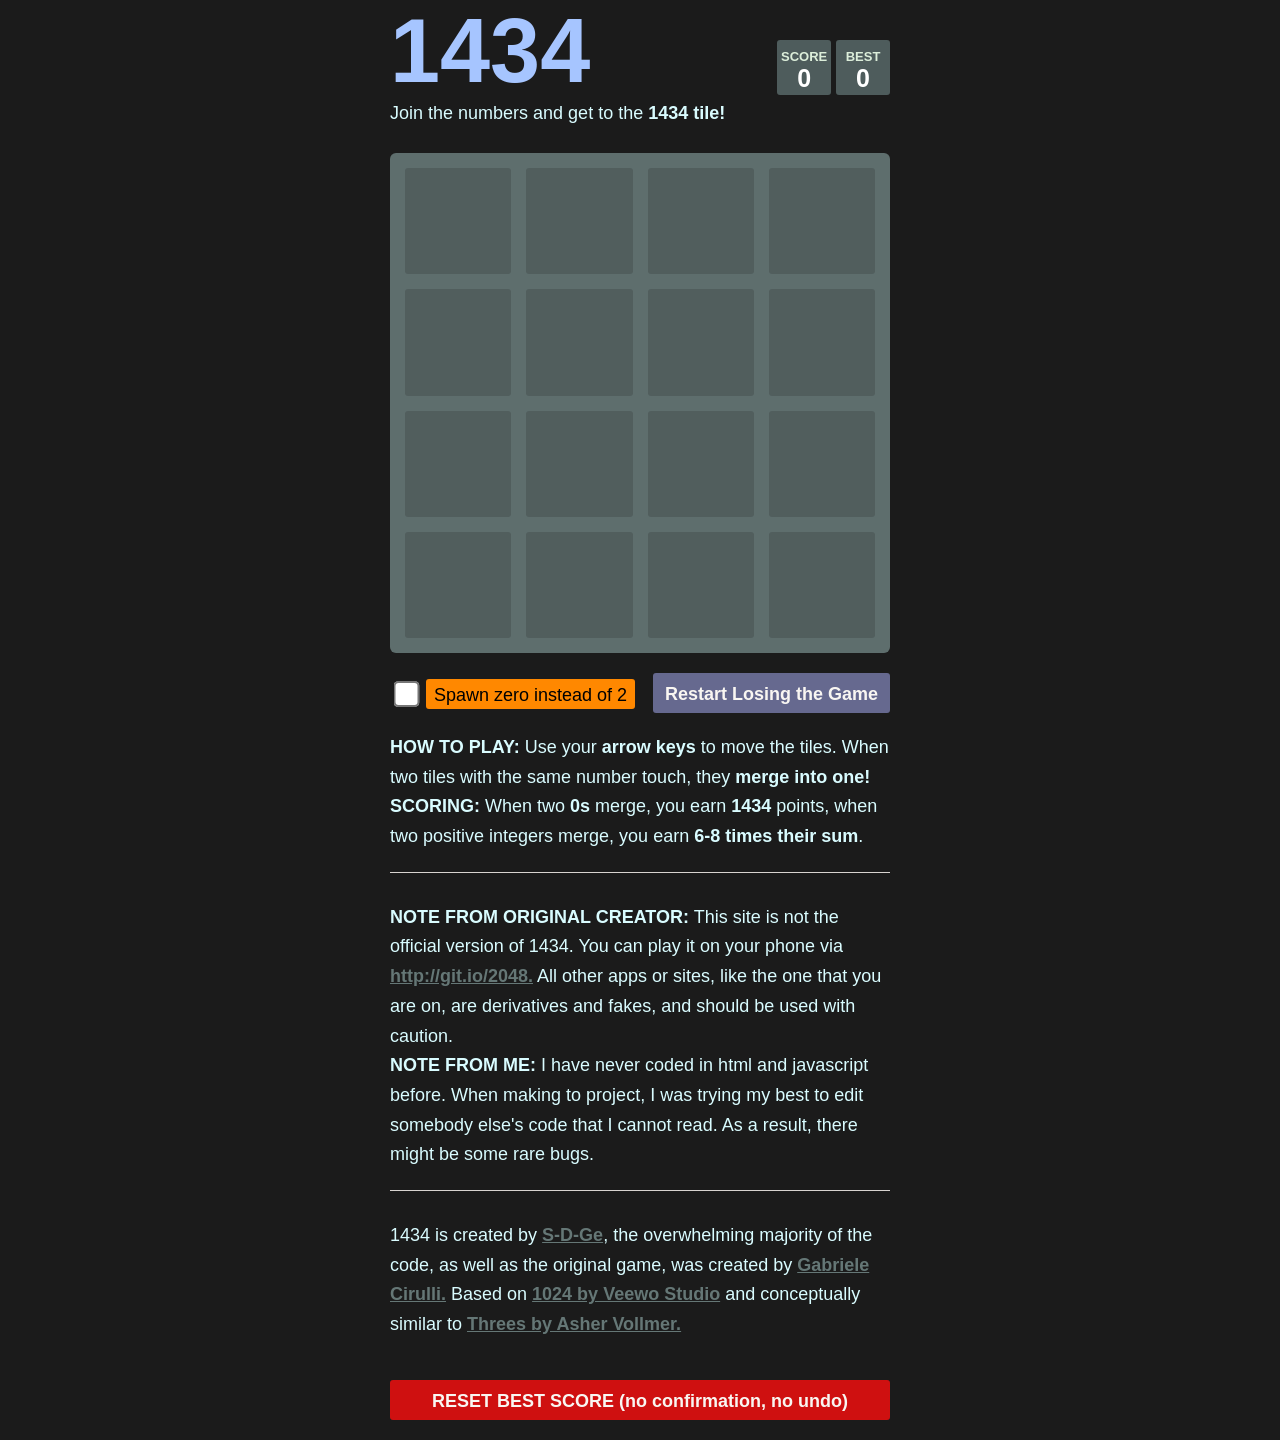
==== index.html @ b6e2f5b8 "s" ====
<!DOCTYPE html>
<html>
<head>
  <meta charset="utf-8">
  <title>1434</title>

  <link href="style/main.css" rel="stylesheet" type="text/css">
  <link rel="shortcut icon" href="favicon.ico">
  <link rel="apple-touch-icon" href="meta/apple-touch-icon.png">
  <link rel="apple-touch-startup-image" href="meta/apple-touch-startup-image-640x1096.png" media="(device-width: 320px) and (device-height: 568px) and (-webkit-device-pixel-ratio: 2)"> <!-- iPhone 5+ -->
  <link rel="apple-touch-startup-image" href="meta/apple-touch-startup-image-640x920.png"  media="(device-width: 320px) and (device-height: 480px) and (-webkit-device-pixel-ratio: 2)"> <!-- iPhone, retina -->
  <meta name="apple-mobile-web-app-capable" content="yes">
  <meta name="apple-mobile-web-app-status-bar-style" content="black">

  <meta name="HandheldFriendly" content="True">
  <meta name="MobileOptimized" content="320">
  <meta name="viewport" content="width=device-width, target-densitydpi=160dpi, initial-scale=1.0, maximum-scale=1, user-scalable=no, minimal-ui">
</head>
<body>
</script>
  <div class="container">
    <div class="heading">
      <h1 class="title">1434</h1>
      <div class="scores-container">
        <div class="score-container">0</div>
        <div class="best-container">0</div>
      </div>
    </div>

    <div class="above-game">
      <p class="game-intro">Join the numbers and get to the <strong>1434 tile!</strong></p>
    </div>

    <div class="game-container">
      <div class="game-message">
        <p></p>
        <div class="lower">
	        <a class="keep-playing-button">Continue losing the game?</a>
          <a class="retry-button">Lose the game again?</a>
        </div>
      </div>

      <div class="grid-container">
        <div class="grid-row">
          <div class="grid-cell"></div>
          <div class="grid-cell"></div>
          <div class="grid-cell"></div>
          <div class="grid-cell"></div>
        </div>
        <div class="grid-row">
          <div class="grid-cell"></div>
          <div class="grid-cell"></div>
          <div class="grid-cell"></div>
          <div class="grid-cell"></div>
        </div>
        <div class="grid-row">
          <div class="grid-cell"></div>
          <div class="grid-cell"></div>
          <div class="grid-cell"></div>
          <div class="grid-cell"></div>
        </div>
        <div class="grid-row">
          <div class="grid-cell"></div>
          <div class="grid-cell"></div>
          <div class="grid-cell"></div>
          <div class="grid-cell"></div>
        </div>
      </div>

      <div class="tile-container">

      </div>
    </div>
    
    <input class="allow0" type="checkbox" id="allow0">
    <label class="allow0" for="allow0"> Spawn zero instead of 2</label>
    <a class="restart-button">Restart Losing the Game</a>
    <p class="game-explanation">
      <strong class="important">How to play:</strong> Use your <strong>arrow keys</strong> to move the tiles. When two tiles with the same number touch, they <strong>merge into one!</strong>
      <strong class="important">SCORING:</strong> When two <strong>0s</strong> merge, you earn <strong>1434</strong> points, when two positive integers merge, you earn <strong>6-8 times their sum</strong>.
    </p>
    <hr>
    <p>
    <strong class="important">Note from original creator:</strong> This site is not the official version of 1434. You can play it on your phone via <a href="http://git.io/2048">http://git.io/2048.</a> All other apps or sites, like the one that you are on, are derivatives and fakes, and should be used with caution.
    <br>
    <strong class="important">Note from me:</strong>  I have never coded in html and javascript before. When making to project, I was trying my best to edit somebody else's code that I cannot read. As a result, there might be some rare bugs.
    </p>
    <hr>
    <p>
    1434 is created by <a href="https://github.com/S-D-Ge/" target="_blank">S-D-Ge</a>, the overwhelming majority of the code, as well as the original game, was created by <a href="http://gabrielecirulli.com" target="_blank">Gabriele Cirulli.</a> Based on <a href="https://itunes.apple.com/us/app/1024!/id823499224" target="_blank">1024 by Veewo Studio</a> and conceptually similar to <a href="http://asherv.com/threes/" target="_blank">Threes by Asher Vollmer.</a>
    </p>
    <a class="best-reset-button">RESET BEST SCORE (no confirmation, no undo)</a>
  </div>

  <script src="js/bind_polyfill.js"></script>
  <script src="js/classlist_polyfill.js"></script>
  <script src="js/animframe_polyfill.js"></script>
  <script src="js/keyboard_input_manager.js"></script>
  <script src="js/html_actuator.js"></script>
  <script src="js/grid.js"></script>
  <script src="js/tile.js"></script>
  <script src="js/local_storage_manager.js"></script>
  <script src="js/game_manager.js"></script>
  <script src="js/application.js"></script>
</body>
</html>
---- style/main.css ----
@import url(fonts/clear-sans.css);
html, body {
  margin: 0;
  padding: 0;
  background: #1b1b1b;
  color: #d9fcff;
  font-family: "Clear Sans", "Helvetica Neue", Arial, sans-serif;
  font-size: 18px; }

body {
  margin: 0px 0; 
margin-bottom: 20px;}

.heading:after {
  content: "";
  display: block;
  clear: both; }

h1.title {
  color:rgb(166, 197, 255);
  font-size: 90px;
  font-weight: bold;
  margin: 0;
  display: block;
  float: left; }

@-webkit-keyframes move-up {
  0% {
    top: 25px;
    opacity: 1; }

  100% {
    top: -50px;
    opacity: 0; } }
@-moz-keyframes move-up {
  0% {
    top: 25px;
    opacity: 1; }

  100% {
    top: -50px;
    opacity: 0; } }
@keyframes move-up {
  0% {
    top: 25px;
    opacity: 1; }

  100% {
    top: -50px;
    opacity: 0; } }
.scores-container {
  float: right;
  text-align: right; }

.score-container, .best-container {
  position: relative;
  display: inline-block;
  background: #4e5c5c;
  padding: 15px 20px;
  font-size: 25px;
  height: 25px;
  line-height: 47px;
  font-weight: bold;
  border-radius: 3px;
  color: white;
  margin-top: 40px;
  text-align: center; }
  .score-container:after, .best-container:after {
    position: absolute;
    width: 100%;
    top: 10px;
    left: 0;
    text-transform: uppercase;
    font-size: 13px;
    line-height: 13px;
    text-align: center;
    color: #dceeda; }
  .score-container .score-addition, .best-container .score-addition {
    position: absolute;
    right: 30px;
    color: red;
    font-size: 25px;
    line-height: 25px;
    font-weight: bold;
    color: rgba(56, 65, 66, 0.9);
    z-index: 100;
    -webkit-animation: move-up 600ms ease-in;
    -moz-animation: move-up 600ms ease-in;
    animation: move-up 600ms ease-in;
    -webkit-animation-fill-mode: both;
    -moz-animation-fill-mode: both;
    animation-fill-mode: both; }

.score-container:after {
  content: "Score"; }

.best-container:after {
  content: "Best"; }

p {
  margin-top: 0;
  margin-bottom: 10px;
  line-height: 1.65; }

a {
  color: #657776;
  font-weight: bold;
  text-decoration: underline;
  cursor: pointer; }

strong.important {
  text-transform: uppercase; }

hr {
  border: none;
  border-bottom: 1px solid #d8d4d0;
  margin-top: 20px;
  margin-bottom: 30px; }

.container {
  width: 500px;
  margin: 0 auto; }

@-webkit-keyframes fade-in {
  0% {
    opacity: 0; }

  100% {
    opacity: 1; } }
@-moz-keyframes fade-in {
  0% {
    opacity: 0; }

  100% {
    opacity: 1; } }
@keyframes fade-in {
  0% {
    opacity: 0; }

  100% {
    opacity: 1; } }
.game-container {
  margin-top: 30px;
  margin-bottom: 20px;
  position: relative;
  padding: 15px;
  cursor: default;
  -webkit-touch-callout: none;
  -ms-touch-callout: none;
  -webkit-user-select: none;
  -moz-user-select: none;
  -ms-user-select: none;
  -ms-touch-action: none;
  touch-action: none;
  background: #5e6e6d;
  border-radius: 6px;
  width: 500px;
  height: 500px;
  -webkit-box-sizing: border-box;
  -moz-box-sizing: border-box;
  box-sizing: border-box; }
  .game-container .game-message {
    display: none;
    position: absolute;
    top: 0;
    right: 0;
    bottom: 0;
    left: 0;
    background: rgba(118, 128, 117, 0.5);
    z-index: 100;
    text-align: center;
    -webkit-animation: fade-in 800ms ease 1200ms;
    -moz-animation: fade-in 800ms ease 1200ms;
    animation: fade-in 800ms ease 1200ms;
    -webkit-animation-fill-mode: both;
    -moz-animation-fill-mode: both;
    animation-fill-mode: both; }
    .game-container .game-message p {
      font-size: 55px;
      font-weight: bold;
      height: 80px;
      line-height: 60px;
      margin-top: 222px; }
    .game-container .game-message .lower {
      display: block;
      margin-top: 59px; }
    .game-container .game-message a {
      display: inline-block;
      background: #66698f;
      border-radius: 3px;
      padding: 0 20px;
      text-decoration: none;
      color: #f2f9f9;
      height: 40px;
      line-height: 42px;
      margin-left: 9px; }
      .game-container .game-message a.keep-playing-button {
        background: rgba(8, 0, 126, 1);
        margin-bottom: 20px; 
        display: none; }
        .game-container .game-message a.retry-button {
          background: rgba(8, 0, 126, 0.7);
          margin-bottom: 20px; 
          }
    .game-container .game-message.game-won {
      background: rgba(208, 190, 252, 0.3);
      color: #f9f6f2; }
      .game-container .game-message.game-won a.keep-playing-button {
        display: inline-block; }
    .game-container .game-message.game-won, .game-container .game-message.game-over {
      display: block; }

.grid-container {
  position: absolute;
  z-index: 1; }

.grid-row {
  margin-bottom: 15px; }
  .grid-row:last-child {
    margin-bottom: 0; }
  .grid-row:after {
    content: "";
    display: block;
    clear: both; }

.grid-cell {
  width: 106.25px;
  height: 106.25px;
  margin-right: 15px;
  float: left;
  border-radius: 3px;
  background: rgba(57, 63, 63, 0.35); }
  .grid-cell:last-child {
    margin-right: 0; }

.tile-container {
  position: absolute;
  z-index: 2; }

.tile, .tile .tile-inner {
  width: 107px;
  height: 107px;
  line-height: 107px; }
.tile.tile-position-1-1 {
  -webkit-transform: translate(0px, 0px);
  -moz-transform: translate(0px, 0px);
  -ms-transform: translate(0px, 0px);
  transform: translate(0px, 0px); }
.tile.tile-position-1-2 {
  -webkit-transform: translate(0px, 121px);
  -moz-transform: translate(0px, 121px);
  -ms-transform: translate(0px, 121px);
  transform: translate(0px, 121px); }
.tile.tile-position-1-3 {
  -webkit-transform: translate(0px, 242px);
  -moz-transform: translate(0px, 242px);
  -ms-transform: translate(0px, 242px);
  transform: translate(0px, 242px); }
.tile.tile-position-1-4 {
  -webkit-transform: translate(0px, 363px);
  -moz-transform: translate(0px, 363px);
  -ms-transform: translate(0px, 363px);
  transform: translate(0px, 363px); }
.tile.tile-position-2-1 {
  -webkit-transform: translate(121px, 0px);
  -moz-transform: translate(121px, 0px);
  -ms-transform: translate(121px, 0px);
  transform: translate(121px, 0px); }
.tile.tile-position-2-2 {
  -webkit-transform: translate(121px, 121px);
  -moz-transform: translate(121px, 121px);
  -ms-transform: translate(121px, 121px);
  transform: translate(121px, 121px); }
.tile.tile-position-2-3 {
  -webkit-transform: translate(121px, 242px);
  -moz-transform: translate(121px, 242px);
  -ms-transform: translate(121px, 242px);
  transform: translate(121px, 242px); }
.tile.tile-position-2-4 {
  -webkit-transform: translate(121px, 363px);
  -moz-transform: translate(121px, 363px);
  -ms-transform: translate(121px, 363px);
  transform: translate(121px, 363px); }
.tile.tile-position-3-1 {
  -webkit-transform: translate(242px, 0px);
  -moz-transform: translate(242px, 0px);
  -ms-transform: translate(242px, 0px);
  transform: translate(242px, 0px); }
.tile.tile-position-3-2 {
  -webkit-transform: translate(242px, 121px);
  -moz-transform: translate(242px, 121px);
  -ms-transform: translate(242px, 121px);
  transform: translate(242px, 121px); }
.tile.tile-position-3-3 {
  -webkit-transform: translate(242px, 242px);
  -moz-transform: translate(242px, 242px);
  -ms-transform: translate(242px, 242px);
  transform: translate(242px, 242px); }
.tile.tile-position-3-4 {
  -webkit-transform: translate(242px, 363px);
  -moz-transform: translate(242px, 363px);
  -ms-transform: translate(242px, 363px);
  transform: translate(242px, 363px); }
.tile.tile-position-4-1 {
  -webkit-transform: translate(363px, 0px);
  -moz-transform: translate(363px, 0px);
  -ms-transform: translate(363px, 0px);
  transform: translate(363px, 0px); }
.tile.tile-position-4-2 {
  -webkit-transform: translate(363px, 121px);
  -moz-transform: translate(363px, 121px);
  -ms-transform: translate(363px, 121px);
  transform: translate(363px, 121px); }
.tile.tile-position-4-3 {
  -webkit-transform: translate(363px, 242px);
  -moz-transform: translate(363px, 242px);
  -ms-transform: translate(363px, 242px);
  transform: translate(363px, 242px); }
.tile.tile-position-4-4 {
  -webkit-transform: translate(363px, 363px);
  -moz-transform: translate(363px, 363px);
  -ms-transform: translate(363px, 363px);
  transform: translate(363px, 363px); }

.tile {
  position: absolute;
  -webkit-transition: 100ms ease-in-out;
  -moz-transition: 100ms ease-in-out;
  transition: 100ms ease-in-out;
  -webkit-transition-property: -webkit-transform;
  -moz-transition-property: -moz-transform;
  transition-property: transform; }
  .tile .tile-inner {
    border-radius: 3px;
    background: #b1a99d;
    text-align: center;
    font-weight: bold;
    z-index: 10;
  font-size: 55px; }
  .tile.tile-0 .tile-inner {
    background: #ff9100;
    box-shadow: 0 0 30px 10px rgba(255, 0, 0, 0.3), inset 0 0 0 1px rgba(255, 255, 255, 0); }
  .tile.tile-1 .tile-inner {
    background: #888e91;
    box-shadow: 0 0 30px 10px rgba(243, 215, 116, 0), inset 0 0 0 1px rgba(255, 255, 255, 0); }
  .tile.tile-2 .tile-inner {
    background: #807a71;
    box-shadow: 0 0 30px 10px rgba(243, 215, 116, 0), inset 0 0 0 1px rgba(255, 255, 255, 0); }
  .tile.tile-5 .tile-inner {
    background: #868361;
    box-shadow: 0 0 30px 10px rgba(243, 215, 116, 0), inset 0 0 0 1px rgba(255, 255, 255, 0); }
  .tile.tile-11 .tile-inner {
    color: #f9f6f2;
    background: #abbe3c; }
  .tile.tile-22 .tile-inner {
    color: #f9f6f2;
    background: #6e8641; }
  .tile.tile-44 .tile-inner {
    color: #f9f6f2;
    background: #478a3e; }
  .tile.tile-89 .tile-inner {
    color: #f9f6f2;
    background: #00b89f; }
  .tile.tile-179 .tile-inner {
    color: #f9f6f2;
    background: #00a3b8;
    box-shadow: 0 0 30px 10px rgba(213, 116, 243, 0.15), inset 0 0 0 1px rgba(255, 255, 255, 0.15);
    font-size: 45px; }
    @media screen and (max-width: 520px) {
      .tile.tile-179 .tile-inner {
        font-size: 25px; } }
  .tile.tile-358 .tile-inner {
    color: #f9f6f2;
    background: #0069a7;
    box-shadow: 0 0 30px 10px rgba(213, 116, 243, 0.2), inset 0 0 0 1px rgba(255, 255, 255, 0.2);
    font-size: 45px; }
    @media screen and (max-width: 520px) {
      .tile.tile-358 .tile-inner {
        font-size: 25px; } }
  .tile.tile-717 .tile-inner {
    color: #f9f6f2;
    background: #0a438d;
    box-shadow: 0 0 30px 10px rgba(213, 116, 243, 0.35), inset 0 0 0 1px rgba(255, 255, 255, 0.35);
    font-size: 45px; }
    @media screen and (max-width: 520px) {
      .tile.tile-717 .tile-inner {
        font-size: 25px; } }
  .tile.tile-1434 .tile-inner {
    color: #f9f6f2;
    background: #1b046d;
    box-shadow: 0 0 30px 10px rgba(213, 116, 243, 0.5), inset 0 0 0 1px rgba(255, 255, 255, 0.5);
    font-size: 35px; }
    @media screen and (max-width: 520px) {
      .tile.tile-1434 .tile-inner {
        font-size: 15px; } }
  .tile.tile-super .tile-inner {
    color: #f9f6f2;
    background: #361e3d;
    box-shadow: 0 0 30px 10px rgba(213, 116, 243, 1), inset 0 0 0 1px rgba(255, 255, 255, 1);
    font-size: 30px; }
    @media screen and (max-width: 520px) {
      .tile.tile-super .tile-inner {
        font-size: 10px; } }

@-webkit-keyframes appear {
  0% {
    opacity: 0;
    -webkit-transform: scale(0);
    -moz-transform: scale(0);
    -ms-transform: scale(0);
    transform: scale(0); }

  100% {
    opacity: 1;
    -webkit-transform: scale(1);
    -moz-transform: scale(1);
    -ms-transform: scale(1);
    transform: scale(1); } }
@-moz-keyframes appear {
  0% {
    opacity: 0;
    -webkit-transform: scale(0);
    -moz-transform: scale(0);
    -ms-transform: scale(0);
    transform: scale(0); }

  100% {
    opacity: 1;
    -webkit-transform: scale(1);
    -moz-transform: scale(1);
    -ms-transform: scale(1);
    transform: scale(1); } }
@keyframes appear {
  0% {
    opacity: 0;
    -webkit-transform: scale(0);
    -moz-transform: scale(0);
    -ms-transform: scale(0);
    transform: scale(0); }

  100% {
    opacity: 1;
    -webkit-transform: scale(1);
    -moz-transform: scale(1);
    -ms-transform: scale(1);
    transform: scale(1); } }
.tile-new .tile-inner {
  -webkit-animation: appear 200ms ease 100ms;
  -moz-animation: appear 200ms ease 100ms;
  animation: appear 200ms ease 100ms;
  -webkit-animation-fill-mode: backwards;
  -moz-animation-fill-mode: backwards;
  animation-fill-mode: backwards; }

@-webkit-keyframes pop {
  0% {
    -webkit-transform: scale(0);
    -moz-transform: scale(0);
    -ms-transform: scale(0);
    transform: scale(0); }

  50% {
    -webkit-transform: scale(1.2);
    -moz-transform: scale(1.2);
    -ms-transform: scale(1.2);
    transform: scale(1.2); }

  100% {
    -webkit-transform: scale(1);
    -moz-transform: scale(1);
    -ms-transform: scale(1);
    transform: scale(1); } }
@-moz-keyframes pop {
  0% {
    -webkit-transform: scale(0);
    -moz-transform: scale(0);
    -ms-transform: scale(0);
    transform: scale(0); }

  50% {
    -webkit-transform: scale(1.2);
    -moz-transform: scale(1.2);
    -ms-transform: scale(1.2);
    transform: scale(1.2); }

  100% {
    -webkit-transform: scale(1);
    -moz-transform: scale(1);
    -ms-transform: scale(1);
    transform: scale(1); } }
@keyframes pop {
  0% {
    -webkit-transform: scale(0);
    -moz-transform: scale(0);
    -ms-transform: scale(0);
    transform: scale(0); }

  50% {
    -webkit-transform: scale(1.2);
    -moz-transform: scale(1.2);
    -ms-transform: scale(1.2);
    transform: scale(1.2); }

  100% {
    -webkit-transform: scale(1);
    -moz-transform: scale(1);
    -ms-transform: scale(1);
    transform: scale(1); } }
.tile-merged .tile-inner {
  z-index: 20;
  -webkit-animation: pop 200ms ease 100ms;
  -moz-animation: pop 200ms ease 100ms;
  animation: pop 200ms ease 100ms;
  -webkit-animation-fill-mode: backwards;
  -moz-animation-fill-mode: backwards;
  animation-fill-mode: backwards; }

.above-game:after {
  content: "";
  display: block;
  clear: both; }

.game-intro {
  float: left;
  margin-top: 10px;
  line-height: 0px; }

.restart-button {
  display: inline-block;
  background: #66698f;
  border-radius: 3px;
  padding: 0 12px;
  text-decoration: none;
  color: #f9f6f2;
  height: 40px;
  line-height: 42px;
  display: block;
  text-align: center;
  float: right; }

  .allow0 {
    display: block;
    background: #ff8800;
    border-radius: 3px;
    height: 30px;
    line-height: 32px;
    padding: 0 8px;
    color: #000000;
    display: block;
    text-align: center;
    margin-left: 10px;
    margin-top: 6px;
    float: left; }

  input[type=checkbox]
  {
    /* Double-sized Checkboxes */
    margin-top: 6px;
    -ms-transform: scale(2); /* IE */
    -moz-transform: scale(2); /* FF */
    -webkit-transform: scale(1.5); /* Safari and Chrome */
    -o-transform: scale(1.5); /* Opera */
    transform: scale(2);
  }

.best-reset-button {
  display: inline-block;
  background: #cf1010;
  border-radius: 3px;
  padding: 0 20px;
  text-decoration: none;
  color: #f9f6f2;
  height: 40px;
  line-height: 42px;
  margin-top: 40px; 
  display: block;
  text-align: center;
  float: center; }

.game-explanation {
  margin-top: 80px; }

@media screen and (max-width: 520px) {
  html, body {
    font-size: 15px; }

  body {
    margin: 20px 0;
    padding: 0 20px; }

  h1.title {
    font-size: 27px;
    margin-top: 15px; }

  .container {
    width: 280px;
    margin: 0 auto; }

  .score-container, .best-container {
    margin-top: 0;
    padding: 15px 10px;
    min-width: 40px; }

  .heading {
    margin-bottom: 10px; }

  .game-intro {
    width: 55%;
    display: block;
    box-sizing: border-box;
    line-height: 1.65; }

  .restart-button {
    width: 42%;
    padding: 0;
    display: block;
    box-sizing: border-box;
    margin-top: 2px; }

  .game-container {
    margin-top: 17px;
    position: relative;
    padding: 10px;
    cursor: default;
    -webkit-touch-callout: none;
    -ms-touch-callout: none;
    -webkit-user-select: none;
    -moz-user-select: none;
    -ms-user-select: none;
    -ms-touch-action: none;
    touch-action: none;
    background: #a0bba2;
    border-radius: 6px;
    width: 280px;
    height: 280px;
    -webkit-box-sizing: border-box;
    -moz-box-sizing: border-box;
    box-sizing: border-box; }
    .game-container .game-message {
      display: none;
      position: absolute;
      top: 0;
      right: 0;
      bottom: 0;
      left: 0;
      background: rgba(238, 228, 218, 0.5);
      z-index: 100;
      text-align: center;
      -webkit-animation: fade-in 800ms ease 1200ms;
      -moz-animation: fade-in 800ms ease 1200ms;
      animation: fade-in 800ms ease 1200ms;
      -webkit-animation-fill-mode: both;
      -moz-animation-fill-mode: both;
      animation-fill-mode: both; }
      .game-container .game-message p {
        font-size: 60px;
        font-weight: bold;
        height: 60px;
        line-height: 60px;
        margin-top: 222px; }
      .game-container .game-message .lower {
        display: block;
        margin-top: 59px; }
      .game-container .game-message a {
        display: inline-block;
        background: #8f7a66;
        border-radius: 3px;
        padding: 0 20px;
        text-decoration: none;
        color: #f9f6f2;
        height: 40px;
        line-height: 42px;
        margin-left: 9px; }
        .game-container .game-message a.keep-playing-button {
          display: none; }
      .game-container .game-message.game-won {
        background: rgba(237, 194, 46, 0.5);
        color: #f9f6f2; }
        .game-container .game-message.game-won a.keep-playing-button {
          display: inline-block; }
      .game-container .game-message.game-won, .game-container .game-message.game-over {
        display: block; }

  .grid-container {
    position: absolute;
    z-index: 1; }

  .grid-row {
    margin-bottom: 10px; }
    .grid-row:last-child {
      margin-bottom: 0; }
    .grid-row:after {
      content: "";
      display: block;
      clear: both; }

  .grid-cell {
    width: 57.5px;
    height: 57.5px;
    margin-right: 10px;
    float: left;
    border-radius: 3px;
    background: rgba(238, 228, 218, 0.35); }
    .grid-cell:last-child {
      margin-right: 0; }

  .tile-container {
    position: absolute;
    z-index: 2; }

  .tile, .tile .tile-inner {
    width: 58px;
    height: 58px;
    line-height: 58px; }
  .tile.tile-position-1-1 {
    -webkit-transform: translate(0px, 0px);
    -moz-transform: translate(0px, 0px);
    -ms-transform: translate(0px, 0px);
    transform: translate(0px, 0px); }
  .tile.tile-position-1-2 {
    -webkit-transform: translate(0px, 67px);
    -moz-transform: translate(0px, 67px);
    -ms-transform: translate(0px, 67px);
    transform: translate(0px, 67px); }
  .tile.tile-position-1-3 {
    -webkit-transform: translate(0px, 135px);
    -moz-transform: translate(0px, 135px);
    -ms-transform: translate(0px, 135px);
    transform: translate(0px, 135px); }
  .tile.tile-position-1-4 {
    -webkit-transform: translate(0px, 202px);
    -moz-transform: translate(0px, 202px);
    -ms-transform: translate(0px, 202px);
    transform: translate(0px, 202px); }
  .tile.tile-position-2-1 {
    -webkit-transform: translate(67px, 0px);
    -moz-transform: translate(67px, 0px);
    -ms-transform: translate(67px, 0px);
    transform: translate(67px, 0px); }
  .tile.tile-position-2-2 {
    -webkit-transform: translate(67px, 67px);
    -moz-transform: translate(67px, 67px);
    -ms-transform: translate(67px, 67px);
    transform: translate(67px, 67px); }
  .tile.tile-position-2-3 {
    -webkit-transform: translate(67px, 135px);
    -moz-transform: translate(67px, 135px);
    -ms-transform: translate(67px, 135px);
    transform: translate(67px, 135px); }
  .tile.tile-position-2-4 {
    -webkit-transform: translate(67px, 202px);
    -moz-transform: translate(67px, 202px);
    -ms-transform: translate(67px, 202px);
    transform: translate(67px, 202px); }
  .tile.tile-position-3-1 {
    -webkit-transform: translate(135px, 0px);
    -moz-transform: translate(135px, 0px);
    -ms-transform: translate(135px, 0px);
    transform: translate(135px, 0px); }
  .tile.tile-position-3-2 {
    -webkit-transform: translate(135px, 67px);
    -moz-transform: translate(135px, 67px);
    -ms-transform: translate(135px, 67px);
    transform: translate(135px, 67px); }
  .tile.tile-position-3-3 {
    -webkit-transform: translate(135px, 135px);
    -moz-transform: translate(135px, 135px);
    -ms-transform: translate(135px, 135px);
    transform: translate(135px, 135px); }
  .tile.tile-position-3-4 {
    -webkit-transform: translate(135px, 202px);
    -moz-transform: translate(135px, 202px);
    -ms-transform: translate(135px, 202px);
    transform: translate(135px, 202px); }
  .tile.tile-position-4-1 {
    -webkit-transform: translate(202px, 0px);
    -moz-transform: translate(202px, 0px);
    -ms-transform: translate(202px, 0px);
    transform: translate(202px, 0px); }
  .tile.tile-position-4-2 {
    -webkit-transform: translate(202px, 67px);
    -moz-transform: translate(202px, 67px);
    -ms-transform: translate(202px, 67px);
    transform: translate(202px, 67px); }
  .tile.tile-position-4-3 {
    -webkit-transform: translate(202px, 135px);
    -moz-transform: translate(202px, 135px);
    -ms-transform: translate(202px, 135px);
    transform: translate(202px, 135px); }
  .tile.tile-position-4-4 {
    -webkit-transform: translate(202px, 202px);
    -moz-transform: translate(202px, 202px);
    -ms-transform: translate(202px, 202px);
    transform: translate(202px, 202px); }

  .tile .tile-inner {
    font-size: 35px; }

  .game-message p {
    font-size: 30px !important;
    height: 30px !important;
    line-height: 30px !important;
    margin-top: 90px !important; }
  .game-message .lower {
    margin-top: 30px !important; } }
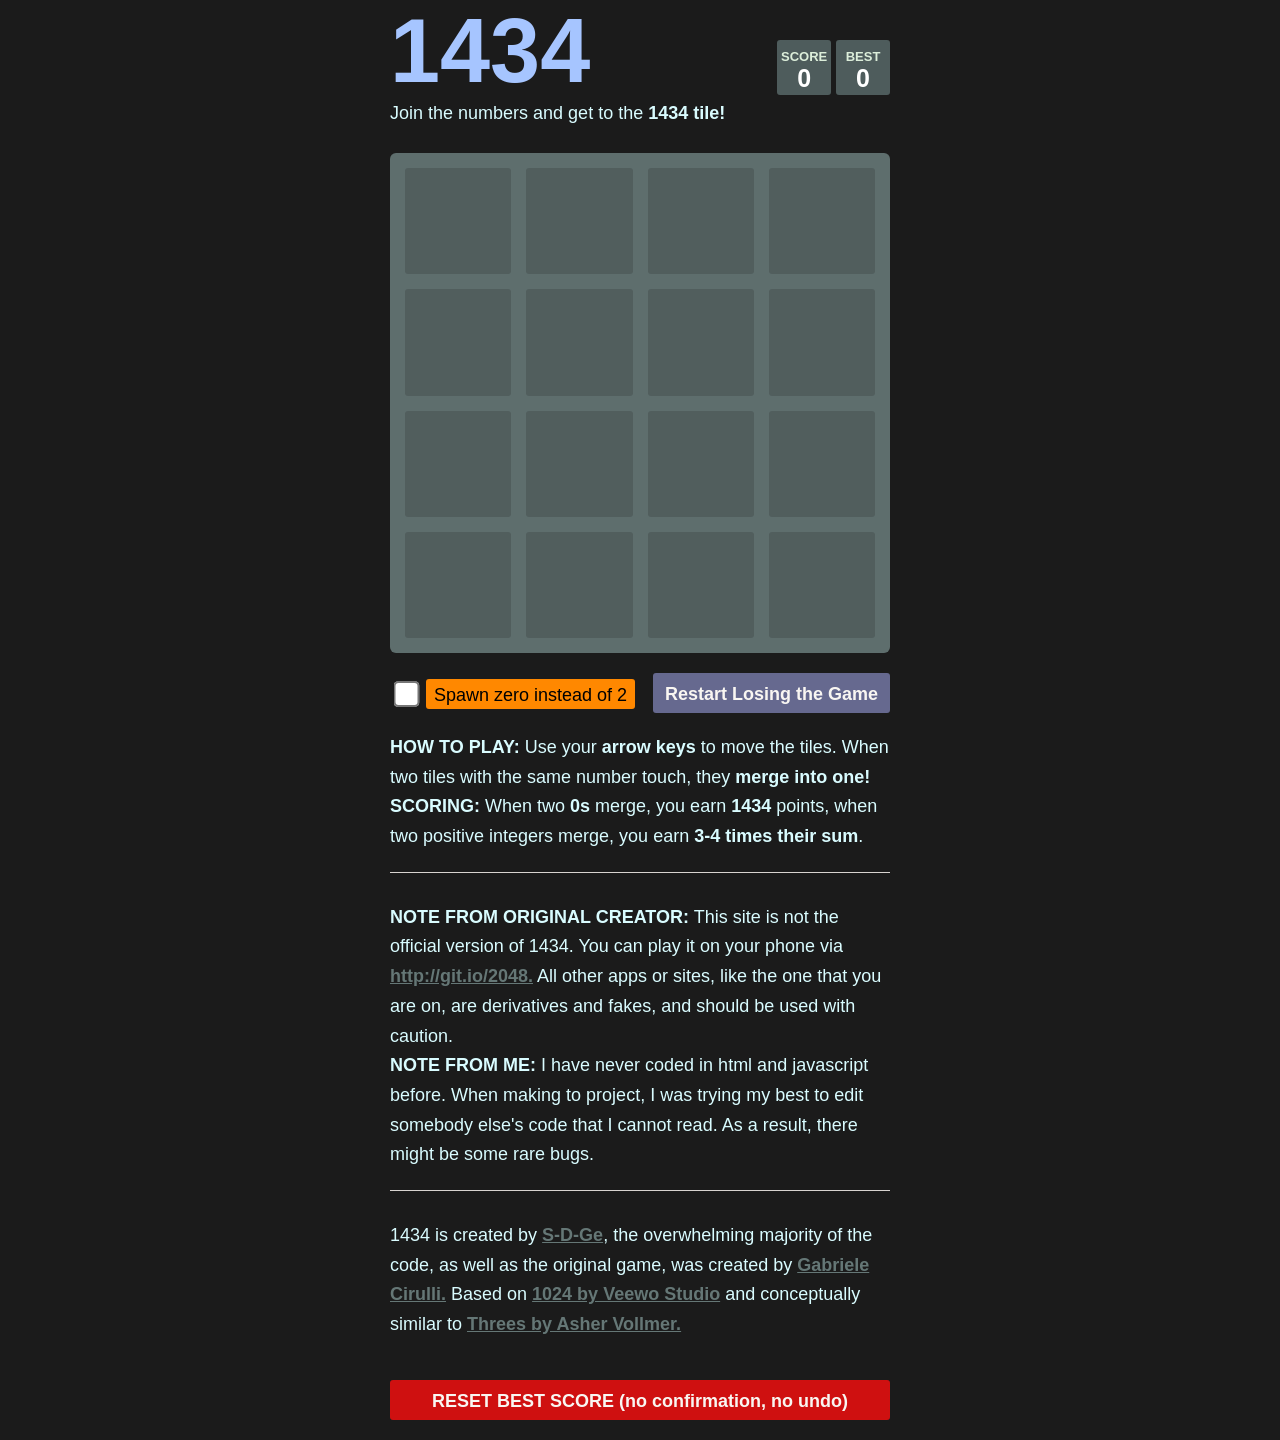
==== commit eec3e4bc: "s" ====
--- a/index.html
+++ b/index.html
@@ -77,7 +77,7 @@
     <a class="restart-button">Restart Losing the Game</a>
     <p class="game-explanation">
       <strong class="important">How to play:</strong> Use your <strong>arrow keys</strong> to move the tiles. When two tiles with the same number touch, they <strong>merge into one!</strong>
-      <strong class="important">SCORING:</strong> When two <strong>0s</strong> merge, you earn <strong>1434</strong> points, when two positive integers merge, you earn <strong>6-8 times their sum</strong>.
+      <strong class="important">SCORING:</strong> When two <strong>0s</strong> merge, you earn <strong>1434</strong> points, when two positive integers merge, you earn <strong>3-4 times their sum</strong>.
     </p>
     <hr>
     <p>
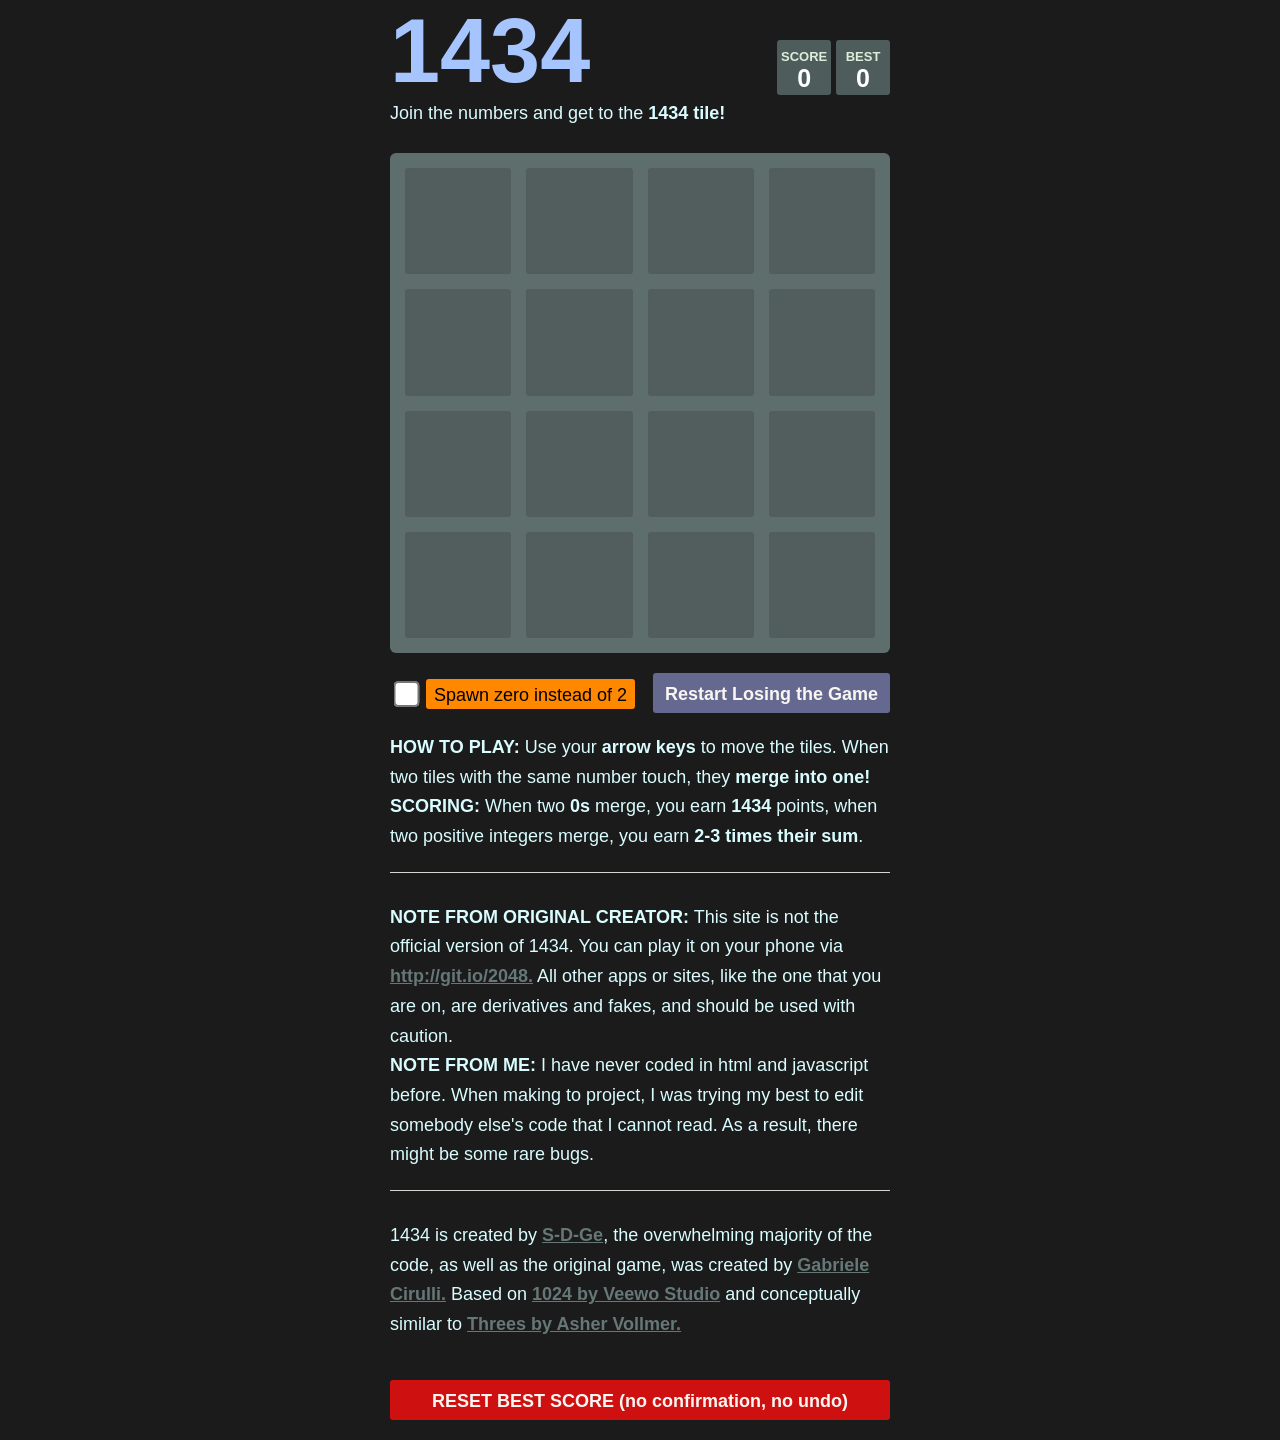
==== commit be150191: "s" ====
--- a/index.html
+++ b/index.html
@@ -77,7 +77,7 @@
     <a class="restart-button">Restart Losing the Game</a>
     <p class="game-explanation">
       <strong class="important">How to play:</strong> Use your <strong>arrow keys</strong> to move the tiles. When two tiles with the same number touch, they <strong>merge into one!</strong>
-      <strong class="important">SCORING:</strong> When two <strong>0s</strong> merge, you earn <strong>1434</strong> points, when two positive integers merge, you earn <strong>3-4 times their sum</strong>.
+      <strong class="important">Scoring:</strong> When two <strong>0s</strong> merge, you earn <strong>1434</strong> points, when two positive integers merge, you earn <strong>2-3 times their sum</strong>.
     </p>
     <hr>
     <p>
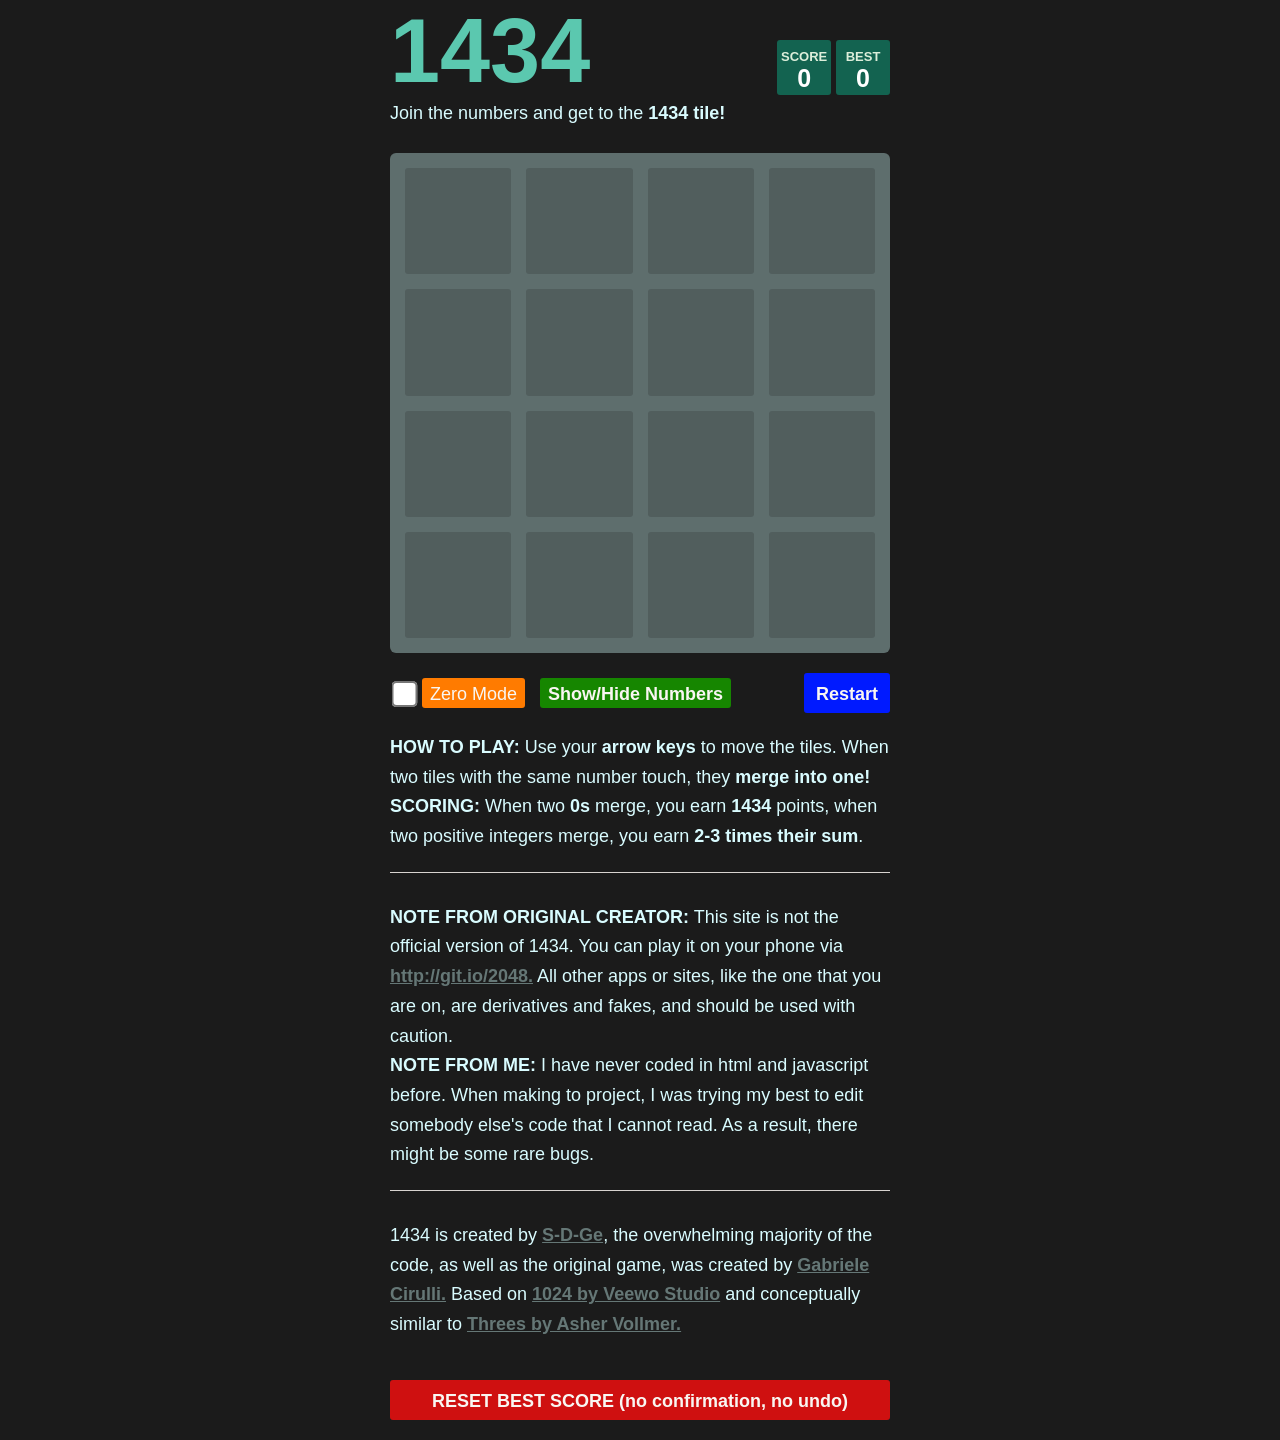
==== commit e6dd2814: "s" ====
--- a/index.html
+++ b/index.html
@@ -73,8 +73,9 @@
     </div>
     
     <input class="allow0" type="checkbox" id="allow0">
-    <label class="allow0" for="allow0"> Spawn zero instead of 2</label>
-    <a class="restart-button">Restart Losing the Game</a>
+    <label class="allow0" for="allow0"> Zero Mode</label>
+    <a class="hidenum">Show/Hide Numbers</a>
+    <a class="restart-button">Restart</a>
     <p class="game-explanation">
       <strong class="important">How to play:</strong> Use your <strong>arrow keys</strong> to move the tiles. When two tiles with the same number touch, they <strong>merge into one!</strong>
       <strong class="important">Scoring:</strong> When two <strong>0s</strong> merge, you earn <strong>1434</strong> points, when two positive integers merge, you earn <strong>2-3 times their sum</strong>.
--- a/style/main.css
+++ b/style/main.css
@@ -17,7 +17,7 @@
   clear: both; }
 
 h1.title {
-  color:rgb(166, 197, 255);
+  color:#5bc8af;
   font-size: 90px;
   font-weight: bold;
   margin: 0;
@@ -55,14 +55,14 @@
 .score-container, .best-container {
   position: relative;
   display: inline-block;
-  background: #4e5c5c;
+  background: #136350;
   padding: 15px 20px;
   font-size: 25px;
   height: 25px;
   line-height: 47px;
   font-weight: bold;
   border-radius: 3px;
-  color: white;
+  color: rgb(255, 255, 255);
   margin-top: 40px;
   text-align: center; }
   .score-container:after, .best-container:after {
@@ -332,71 +332,60 @@
   transition-property: transform; }
   .tile .tile-inner {
     border-radius: 3px;
-    background: #b1a99d;
+    background: #3d3d3d;
     text-align: center;
     font-weight: bold;
     z-index: 10;
   font-size: 55px; }
   .tile.tile-0 .tile-inner {
-    background: #ff9100;
-    box-shadow: 0 0 30px 10px rgba(255, 0, 0, 0.3), inset 0 0 0 1px rgba(255, 255, 255, 0); }
+    background: #ff7b00;
+    box-shadow: 0 0 30px 10px rgb(255, 0, 0, 0.6), inset 0 0 0 1px rgba(255, 255, 255, 0); }
   .tile.tile-1 .tile-inner {
-    background: #888e91;
-    box-shadow: 0 0 30px 10px rgba(243, 215, 116, 0), inset 0 0 0 1px rgba(255, 255, 255, 0); }
+    background: #48524a;
+   }
   .tile.tile-2 .tile-inner {
-    background: #807a71;
-    box-shadow: 0 0 30px 10px rgba(243, 215, 116, 0), inset 0 0 0 1px rgba(255, 255, 255, 0); }
+    background: #405c42; }
   .tile.tile-5 .tile-inner {
-    background: #868361;
-    box-shadow: 0 0 30px 10px rgba(243, 215, 116, 0), inset 0 0 0 1px rgba(255, 255, 255, 0); }
+    background: #3c8142; }
   .tile.tile-11 .tile-inner {
-    color: #f9f6f2;
-    background: #abbe3c; }
+    background: #0aa804; }
   .tile.tile-22 .tile-inner {
-    color: #f9f6f2;
-    background: #6e8641; }
+    background: #07d300; }
   .tile.tile-44 .tile-inner {
-    color: #f9f6f2;
-    background: #478a3e; }
+    background: #00d38d; }
   .tile.tile-89 .tile-inner {
-    color: #f9f6f2;
-    background: #00b89f; }
+    background: #00ccd3; }
   .tile.tile-179 .tile-inner {
-    color: #f9f6f2;
-    background: #00a3b8;
-    box-shadow: 0 0 30px 10px rgba(213, 116, 243, 0.15), inset 0 0 0 1px rgba(255, 255, 255, 0.15);
+    background: #00a9dd;
+    box-shadow: 0 0 30px 10px rgba(247, 0, 255, 0.15), inset 0 0 0 1px rgba(255, 255, 255, 0.15);
     font-size: 45px; }
     @media screen and (max-width: 520px) {
       .tile.tile-179 .tile-inner {
         font-size: 25px; } }
   .tile.tile-358 .tile-inner {
-    color: #f9f6f2;
-    background: #0069a7;
-    box-shadow: 0 0 30px 10px rgba(213, 116, 243, 0.2), inset 0 0 0 1px rgba(255, 255, 255, 0.2);
+    background: #0087e0;
+    box-shadow: 0 0 30px 10px rgba(255, 0, 242, 0.2), inset 0 0 0 1px rgba(255, 255, 255, 0.2);
     font-size: 45px; }
     @media screen and (max-width: 520px) {
       .tile.tile-358 .tile-inner {
         font-size: 25px; } }
   .tile.tile-717 .tile-inner {
-    color: #f9f6f2;
-    background: #0a438d;
-    box-shadow: 0 0 30px 10px rgba(213, 116, 243, 0.35), inset 0 0 0 1px rgba(255, 255, 255, 0.35);
+    background: #002fff;
+    box-shadow: 0 0 30px 10px rgba(255, 0, 221, 0.35), inset 0 0 0 1px rgba(255, 255, 255, 0.35);
     font-size: 45px; }
     @media screen and (max-width: 520px) {
       .tile.tile-717 .tile-inner {
         font-size: 25px; } }
   .tile.tile-1434 .tile-inner {
-    color: #f9f6f2;
-    background: #1b046d;
-    box-shadow: 0 0 30px 10px rgba(213, 116, 243, 0.5), inset 0 0 0 1px rgba(255, 255, 255, 0.5);
+    background: #7700ff;
+    box-shadow: 0 0 30px 10px rgba(247, 0, 255, 0.5), inset 0 0 0 1px rgba(255, 255, 255, 0.5);
     font-size: 35px; }
     @media screen and (max-width: 520px) {
       .tile.tile-1434 .tile-inner {
         font-size: 15px; } }
   .tile.tile-super .tile-inner {
-    color: #f9f6f2;
-    background: #361e3d;
-    box-shadow: 0 0 30px 10px rgba(213, 116, 243, 1), inset 0 0 0 1px rgba(255, 255, 255, 1);
+    background: #ea00ff;
+    box-shadow: 0 0 30px 10px rgb(247, 0, 255), inset 0 0 0 1px rgba(255, 255, 255, 1);
     font-size: 30px; }
     @media screen and (max-width: 520px) {
       .tile.tile-super .tile-inner {
@@ -527,7 +516,7 @@
 
 .restart-button {
   display: inline-block;
-  background: #66698f;
+  background: #001aff;
   border-radius: 3px;
   padding: 0 12px;
   text-decoration: none;
@@ -538,18 +527,34 @@
   text-align: center;
   float: right; }
 
-  .allow0 {
-    display: block;
-    background: #ff8800;
+  .hidenum {
+    display: inline-block;
+    background: #168600;
     border-radius: 3px;
+    padding: 0 8px;
+    text-decoration: none;
+    color: #f9f6f2;
     height: 30px;
     line-height: 32px;
-    padding: 0 8px;
-    color: #000000;
     display: block;
     text-align: center;
-    margin-left: 10px;
-    margin-top: 6px;
+    margin-left: 15px;
+    margin-top: 5px;
+    float: left; }
+
+  .allow0 {
+    display: inline-block;
+    background: #ff7b00;
+    border-radius: 3px;
+    padding: 0 8px;
+    text-decoration: none;
+    color: #f9f6f2;
+    height: 30px;
+    line-height: 32px;
+    display: block;
+    text-align: center;
+    margin-left: 8px;
+    margin-top: 5px;
     float: left; }
 
   input[type=checkbox]
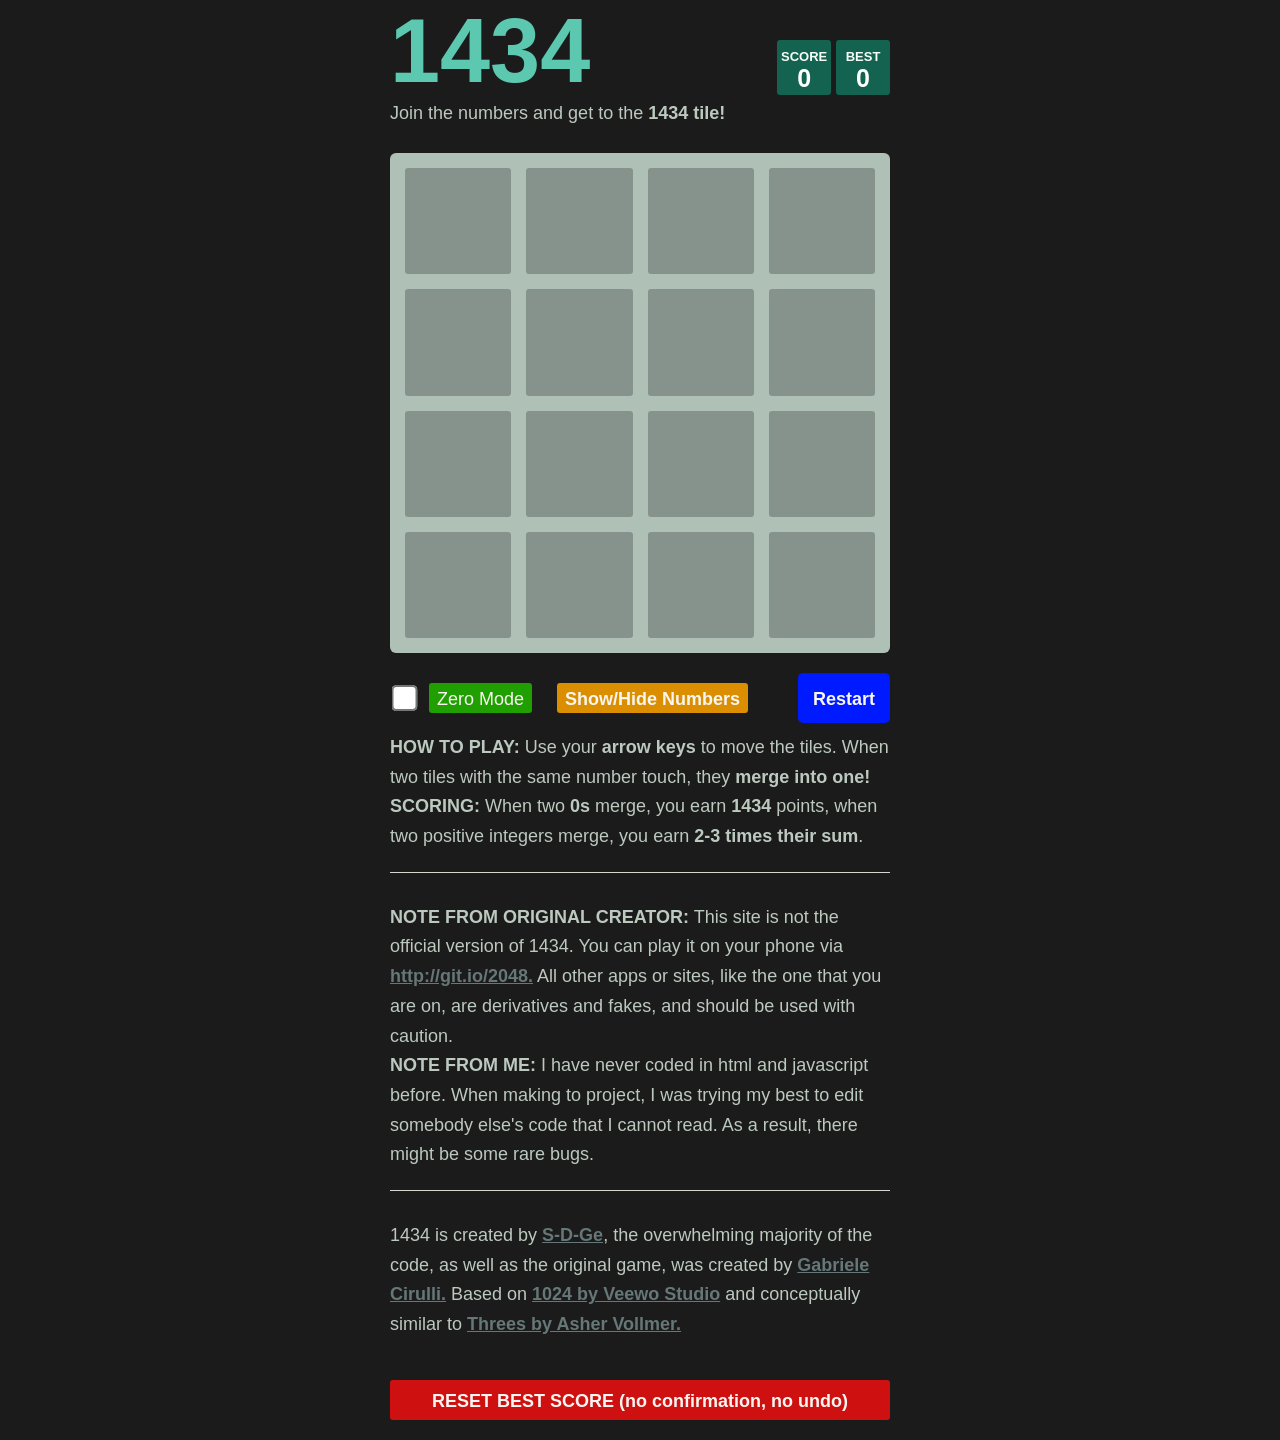
==== commit e79f9f7b: "s" ====
--- a/index.html
+++ b/index.html
@@ -6,11 +6,6 @@
 
   <link href="style/main.css" rel="stylesheet" type="text/css">
   <link rel="shortcut icon" href="favicon.ico">
-  <link rel="apple-touch-icon" href="meta/apple-touch-icon.png">
-  <link rel="apple-touch-startup-image" href="meta/apple-touch-startup-image-640x1096.png" media="(device-width: 320px) and (device-height: 568px) and (-webkit-device-pixel-ratio: 2)"> <!-- iPhone 5+ -->
-  <link rel="apple-touch-startup-image" href="meta/apple-touch-startup-image-640x920.png"  media="(device-width: 320px) and (device-height: 480px) and (-webkit-device-pixel-ratio: 2)"> <!-- iPhone, retina -->
-  <meta name="apple-mobile-web-app-capable" content="yes">
-  <meta name="apple-mobile-web-app-status-bar-style" content="black">
 
   <meta name="HandheldFriendly" content="True">
   <meta name="MobileOptimized" content="320">
--- a/style/main.css
+++ b/style/main.css
@@ -3,7 +3,7 @@
   margin: 0;
   padding: 0;
   background: #1b1b1b;
-  color: #d9fcff;
+  color: white;
   font-family: "Clear Sans", "Helvetica Neue", Arial, sans-serif;
   font-size: 18px; }
 
@@ -74,7 +74,7 @@
     font-size: 13px;
     line-height: 13px;
     text-align: center;
-    color: #dceeda; }
+    color: #f6fcf6; }
   .score-container .score-addition, .best-container .score-addition {
     position: absolute;
     right: 30px;
@@ -98,6 +98,7 @@
   content: "Best"; }
 
 p {
+  color:#bcc9bf;
   margin-top: 0;
   margin-bottom: 10px;
   line-height: 1.65; }
@@ -152,7 +153,7 @@
   -ms-user-select: none;
   -ms-touch-action: none;
   touch-action: none;
-  background: #5e6e6d;
+  background: #afc0b7;
   border-radius: 6px;
   width: 500px;
   height: 500px;
@@ -332,59 +333,58 @@
   transition-property: transform; }
   .tile .tile-inner {
     border-radius: 3px;
-    background: #3d3d3d;
     text-align: center;
+    background: #ff0000;
     font-weight: bold;
     z-index: 10;
   font-size: 55px; }
   .tile.tile-0 .tile-inner {
-    background: #ff7b00;
-    box-shadow: 0 0 30px 10px rgb(255, 0, 0, 0.6), inset 0 0 0 1px rgba(255, 255, 255, 0); }
+    background: #20a000;}
   .tile.tile-1 .tile-inner {
-    background: #48524a;
+    background: #3f4444;
    }
   .tile.tile-2 .tile-inner {
-    background: #405c42; }
+    background: #4e5b5c; }
   .tile.tile-5 .tile-inner {
-    background: #3c8142; }
+    background: #637e81; }
   .tile.tile-11 .tile-inner {
-    background: #0aa804; }
+    background: #5c939c; }
   .tile.tile-22 .tile-inner {
-    background: #07d300; }
+    background: #359aaa; }
   .tile.tile-44 .tile-inner {
-    background: #00d38d; }
+    background: #1fc9c9; }
   .tile.tile-89 .tile-inner {
-    background: #00ccd3; }
+    background: #00bfff; }
   .tile.tile-179 .tile-inner {
-    background: #00a9dd;
+    background: #00a2fa;
     box-shadow: 0 0 30px 10px rgba(247, 0, 255, 0.15), inset 0 0 0 1px rgba(255, 255, 255, 0.15);
     font-size: 45px; }
     @media screen and (max-width: 520px) {
       .tile.tile-179 .tile-inner {
         font-size: 25px; } }
   .tile.tile-358 .tile-inner {
-    background: #0087e0;
+    background: #0061e0;
     box-shadow: 0 0 30px 10px rgba(255, 0, 242, 0.2), inset 0 0 0 1px rgba(255, 255, 255, 0.2);
     font-size: 45px; }
     @media screen and (max-width: 520px) {
       .tile.tile-358 .tile-inner {
         font-size: 25px; } }
   .tile.tile-717 .tile-inner {
-    background: #002fff;
+    background: #4b39e7;
     box-shadow: 0 0 30px 10px rgba(255, 0, 221, 0.35), inset 0 0 0 1px rgba(255, 255, 255, 0.35);
     font-size: 45px; }
     @media screen and (max-width: 520px) {
       .tile.tile-717 .tile-inner {
         font-size: 25px; } }
   .tile.tile-1434 .tile-inner {
-    background: #7700ff;
+    background: #8128e6;
     box-shadow: 0 0 30px 10px rgba(247, 0, 255, 0.5), inset 0 0 0 1px rgba(255, 255, 255, 0.5);
     font-size: 35px; }
     @media screen and (max-width: 520px) {
       .tile.tile-1434 .tile-inner {
         font-size: 15px; } }
   .tile.tile-super .tile-inner {
-    background: #ea00ff;
+    background: #b91bc7;
     box-shadow: 0 0 30px 10px rgb(247, 0, 255), inset 0 0 0 1px rgba(255, 255, 255, 1);
     font-size: 30px; }
     @media screen and (max-width: 520px) {
@@ -517,19 +517,19 @@
 .restart-button {
   display: inline-block;
   background: #001aff;
-  border-radius: 3px;
-  padding: 0 12px;
+  border-radius: 5px;
+  padding: 0 15px;
   text-decoration: none;
   color: #f9f6f2;
-  height: 40px;
-  line-height: 42px;
+  height: 50px;
+  line-height: 52px;
   display: block;
   text-align: center;
   float: right; }
 
   .hidenum {
     display: inline-block;
-    background: #168600;
+    background: #db8f00;
     border-radius: 3px;
     padding: 0 8px;
     text-decoration: none;
@@ -539,12 +539,12 @@
     display: block;
     text-align: center;
     margin-left: 15px;
-    margin-top: 5px;
+    margin-top: 10px;
     float: left; }
 
   .allow0 {
     display: inline-block;
-    background: #ff7b00;
+    background: #20a000;
     border-radius: 3px;
     padding: 0 8px;
     text-decoration: none;
@@ -554,13 +554,14 @@
     display: block;
     text-align: center;
     margin-left: 8px;
-    margin-top: 5px;
+    margin-top: 10px;
+    margin-right: 10px;
     float: left; }
 
   input[type=checkbox]
   {
     /* Double-sized Checkboxes */
-    margin-top: 6px;
+    margin-top: 10px;
     -ms-transform: scale(2); /* IE */
     -moz-transform: scale(2); /* FF */
     -webkit-transform: scale(1.5); /* Safari and Chrome */
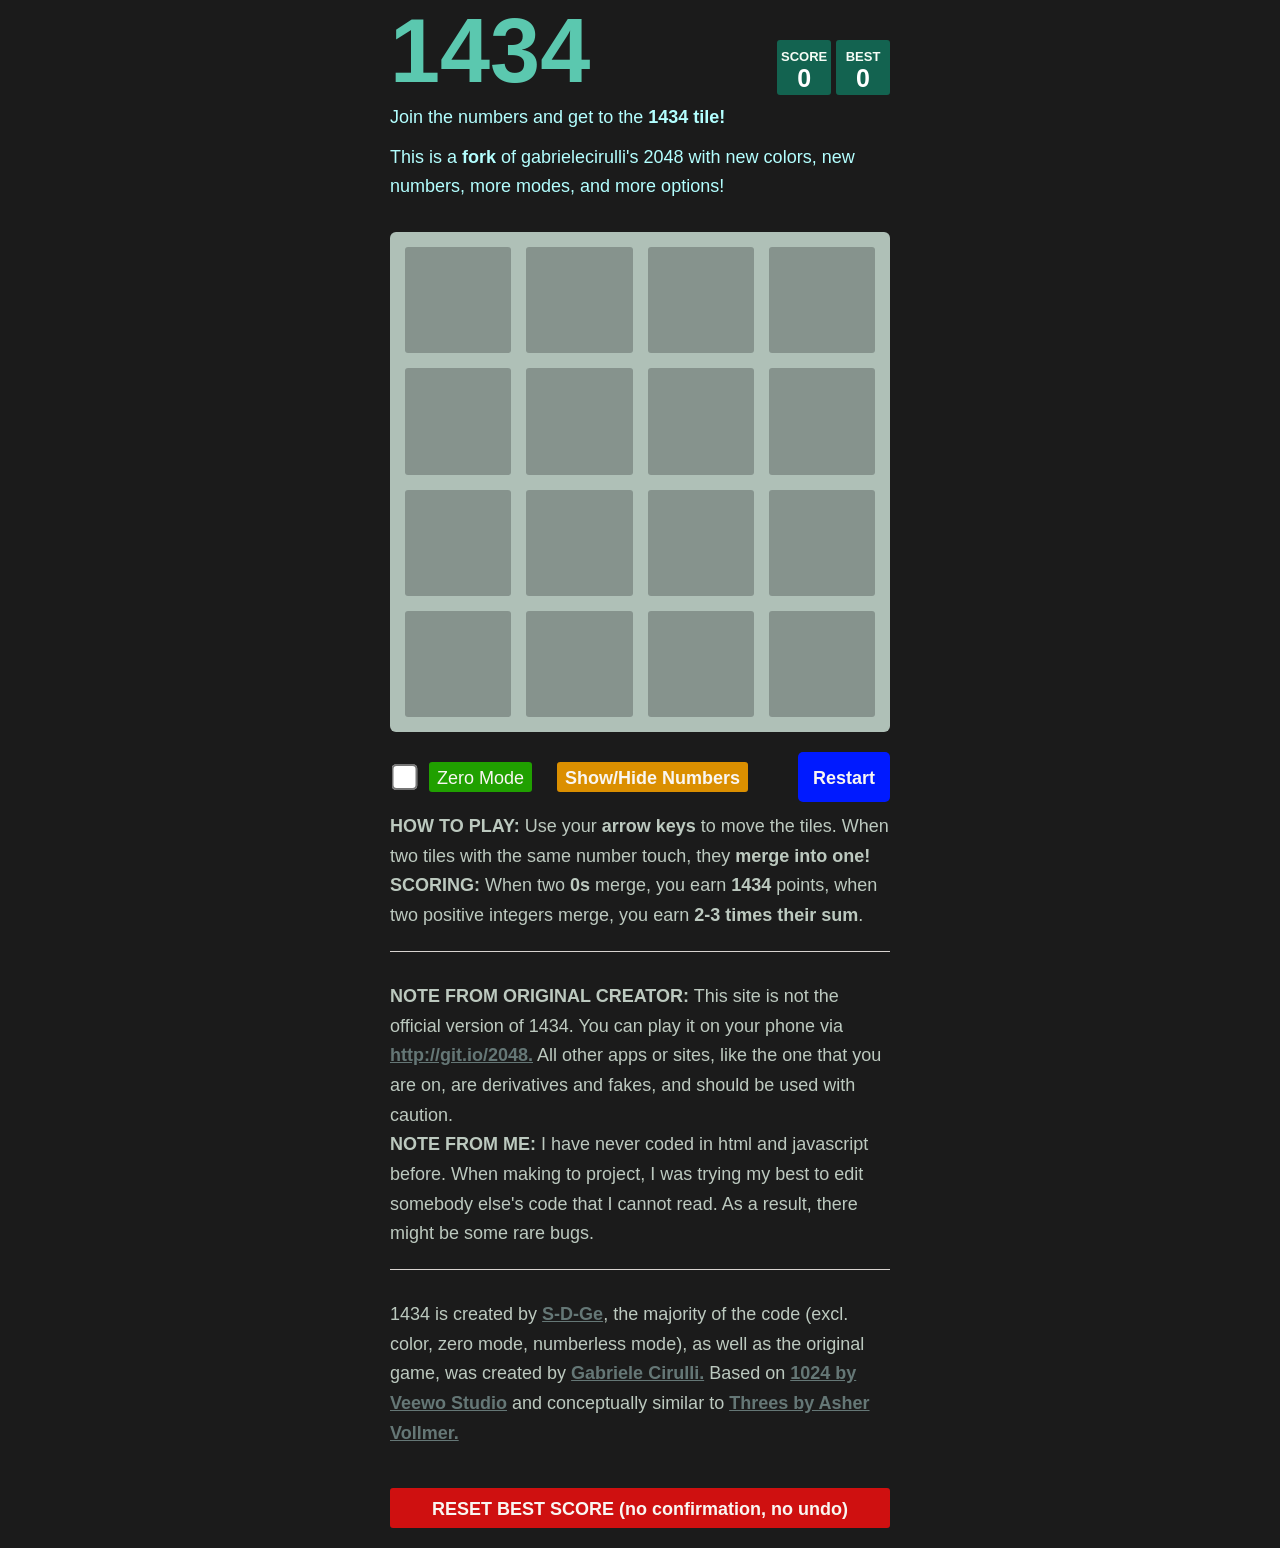
==== commit 2131d368: "s" ====
--- a/index.html
+++ b/index.html
@@ -23,7 +23,8 @@
     </div>
 
     <div class="above-game">
-      <p class="game-intro">Join the numbers and get to the <strong>1434 tile!</strong></p>
+      <p style="color: #b3ffff">Join the numbers and get to the <strong>1434 tile!</strong> </p>
+      <p style="color: #b3ffff"> This is a <strong>fork</strong> of gabrielecirulli's 2048 with new colors, new numbers, more modes, and more options!</p>
     </div>
 
     <div class="game-container">
@@ -83,7 +84,7 @@
     </p>
     <hr>
     <p>
-    1434 is created by <a href="https://github.com/S-D-Ge/" target="_blank">S-D-Ge</a>, the overwhelming majority of the code, as well as the original game, was created by <a href="http://gabrielecirulli.com" target="_blank">Gabriele Cirulli.</a> Based on <a href="https://itunes.apple.com/us/app/1024!/id823499224" target="_blank">1024 by Veewo Studio</a> and conceptually similar to <a href="http://asherv.com/threes/" target="_blank">Threes by Asher Vollmer.</a>
+    1434 is created by <a href="https://github.com/S-D-Ge/" target="_blank">S-D-Ge</a>, the majority of the code (excl. color, zero mode, numberless mode), as well as the original game, was created by <a href="http://gabrielecirulli.com" target="_blank">Gabriele Cirulli.</a> Based on <a href="https://itunes.apple.com/us/app/1024!/id823499224" target="_blank">1024 by Veewo Studio</a> and conceptually similar to <a href="http://asherv.com/threes/" target="_blank">Threes by Asher Vollmer.</a>
     </p>
     <a class="best-reset-button">RESET BEST SCORE (no confirmation, no undo)</a>
   </div>
--- a/style/main.css
+++ b/style/main.css
@@ -357,35 +357,35 @@
     background: #00bfff; }
   .tile.tile-179 .tile-inner {
     background: #00a2fa;
-    box-shadow: 0 0 30px 10px rgba(247, 0, 255, 0.15), inset 0 0 0 1px rgba(255, 255, 255, 0.15);
+    box-shadow: 0 0 30px 10px rgba(78, 29, 255, 0.15), inset 0 0 0 1px rgba(255, 255, 255, 0.15);
     font-size: 45px; }
     @media screen and (max-width: 520px) {
       .tile.tile-179 .tile-inner {
         font-size: 25px; } }
   .tile.tile-358 .tile-inner {
     background: #0061e0;
-    box-shadow: 0 0 30px 10px rgba(255, 0, 242, 0.2), inset 0 0 0 1px rgba(255, 255, 255, 0.2);
+    box-shadow: 0 0 30px 10px rgba(78, 29, 255, 0.2), inset 0 0 0 1px rgba(255, 255, 255, 0.2);
     font-size: 45px; }
     @media screen and (max-width: 520px) {
       .tile.tile-358 .tile-inner {
         font-size: 25px; } }
   .tile.tile-717 .tile-inner {
     background: #4b39e7;
-    box-shadow: 0 0 30px 10px rgba(255, 0, 221, 0.35), inset 0 0 0 1px rgba(255, 255, 255, 0.35);
+    box-shadow: 0 0 30px 10px rgba(78, 29, 255, 0.35), inset 0 0 0 2px rgba(255, 255, 255, 0.35);
     font-size: 45px; }
     @media screen and (max-width: 520px) {
       .tile.tile-717 .tile-inner {
         font-size: 25px; } }
   .tile.tile-1434 .tile-inner {
     background: #8128e6;
-    box-shadow: 0 0 30px 10px rgba(247, 0, 255, 0.5), inset 0 0 0 1px rgba(255, 255, 255, 0.5);
-    font-size: 35px; }
+    box-shadow: 0 0 30px 10px rgba(78, 29, 255, 0.5), inset 0 0 0 3px rgba(255, 255, 255, 0.5);
+    font-size: 40px; }
     @media screen and (max-width: 520px) {
       .tile.tile-1434 .tile-inner {
         font-size: 15px; } }
   .tile.tile-super .tile-inner {
     background: #b91bc7;
-    box-shadow: 0 0 30px 10px rgb(247, 0, 255), inset 0 0 0 1px rgba(255, 255, 255, 1);
+    box-shadow: 0 0 30px 10px rgb(78, 29, 255), inset 0 0 0 4px rgba(255, 255, 255, 1);
     font-size: 30px; }
     @media screen and (max-width: 520px) {
       .tile.tile-super .tile-inner {
@@ -508,11 +508,6 @@
   content: "";
   display: block;
   clear: both; }
-
-.game-intro {
-  float: left;
-  margin-top: 10px;
-  line-height: 0px; }
 
 .restart-button {
   display: inline-block;
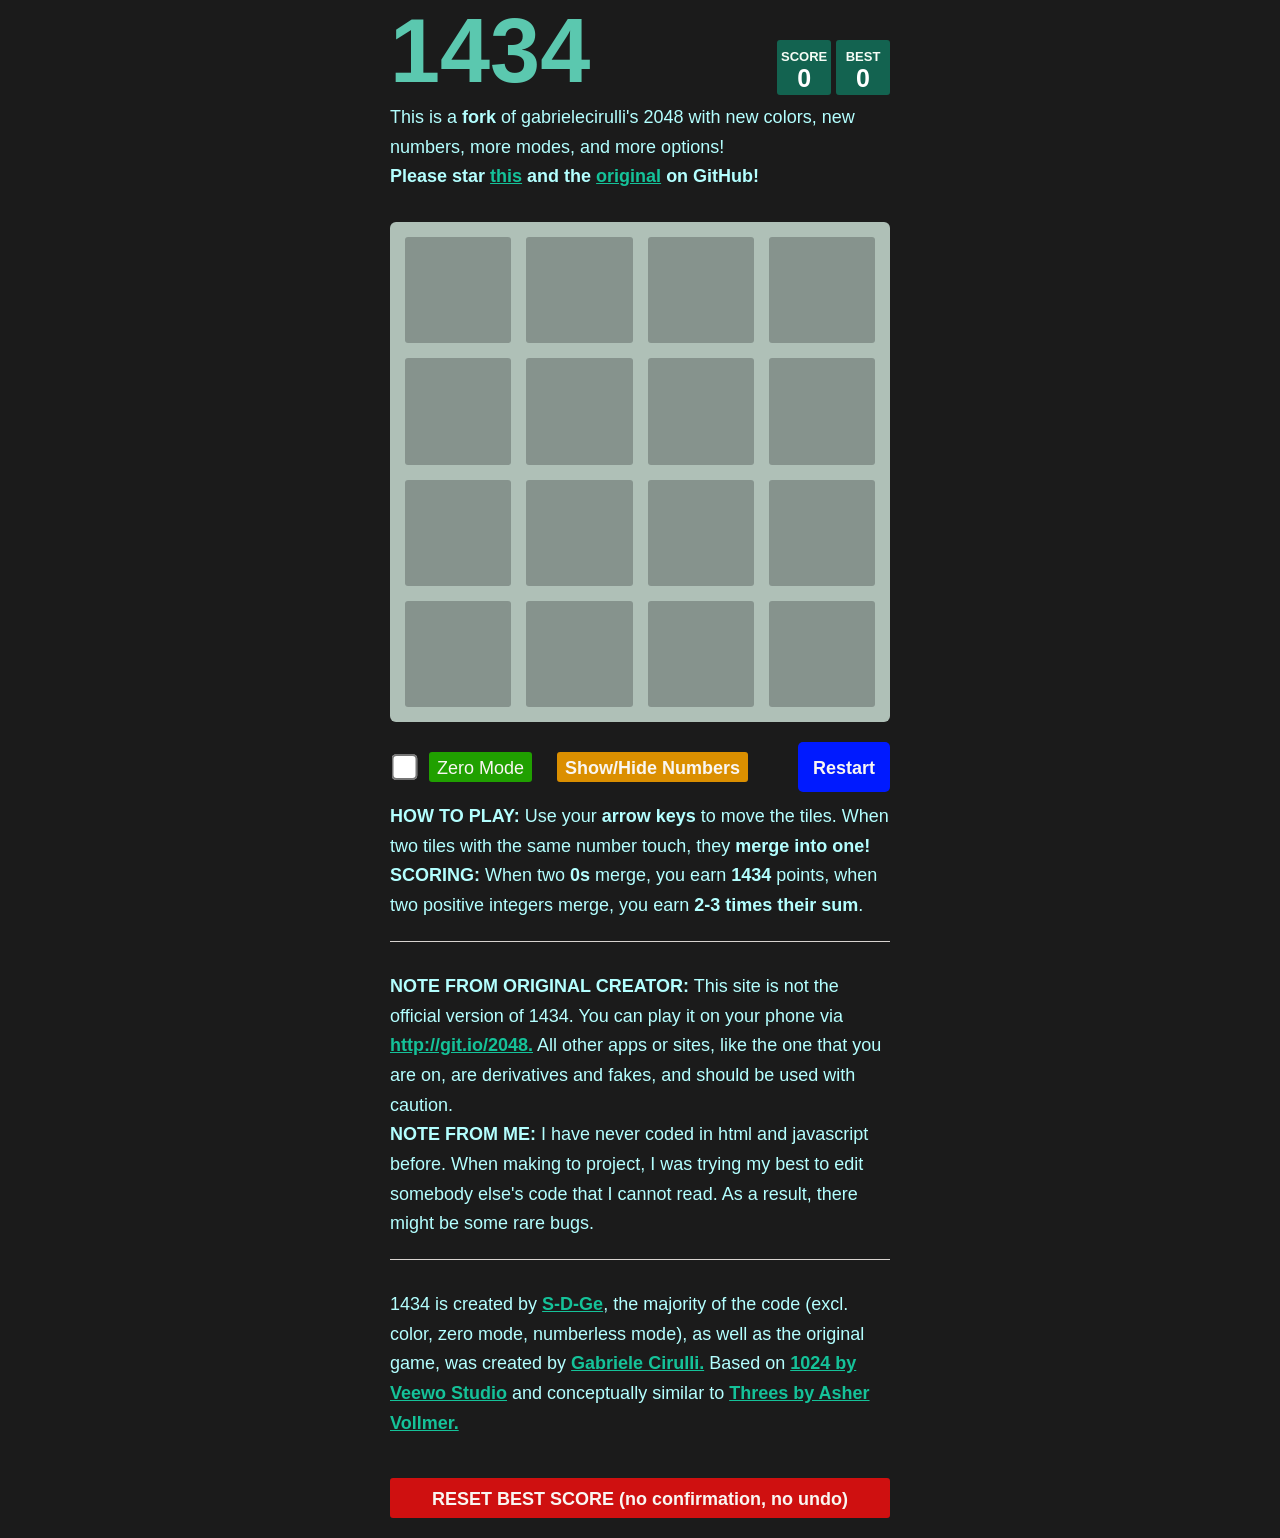
==== commit 503684c5: "s" ====
--- a/index.html
+++ b/index.html
@@ -23,8 +23,7 @@
     </div>
 
     <div class="above-game">
-      <p style="color: #b3ffff">Join the numbers and get to the <strong>1434 tile!</strong> </p>
-      <p style="color: #b3ffff"> This is a <strong>fork</strong> of gabrielecirulli's 2048 with new colors, new numbers, more modes, and more options!</p>
+      <p style="color: #b3ffff"> This is a <strong>fork</strong> of gabrielecirulli's 2048 with new colors, new numbers, more modes, and more options! <br><strong>Please star <a href="https://github.com/DenialRiver8810/1434">this</a> and the <a href="https://github.com/gabrielecirulli/2048">original</a> on GitHub!</strong></p>
     </div>
 
     <div class="game-container">
--- a/style/main.css
+++ b/style/main.css
@@ -98,13 +98,13 @@
   content: "Best"; }
 
 p {
-  color:#bcc9bf;
+  color:#b3ffff;
   margin-top: 0;
   margin-bottom: 10px;
   line-height: 1.65; }
 
 a {
-  color: #657776;
+  color: #15c299;
   font-weight: bold;
   text-decoration: underline;
   cursor: pointer; }
@@ -339,7 +339,9 @@
     z-index: 10;
   font-size: 55px; }
   .tile.tile-0 .tile-inner {
-    background: #20a000;}
+    background: #20a000;
+    box-shadow: 0 0 30px 10px rgba(245, 248, 50, 0.69420), inset 0 0 0 1px rgba(255, 255, 255, 0.15);
+  }
   .tile.tile-1 .tile-inner {
     background: #3f4444;
    }
@@ -352,40 +354,40 @@
   .tile.tile-22 .tile-inner {
     background: #359aaa; }
   .tile.tile-44 .tile-inner {
-    background: #1fc9c9; }
+    background: #1aa9c9; }
   .tile.tile-89 .tile-inner {
     background: #00bfff; }
   .tile.tile-179 .tile-inner {
     background: #00a2fa;
-    box-shadow: 0 0 30px 10px rgba(78, 29, 255, 0.15), inset 0 0 0 1px rgba(255, 255, 255, 0.15);
+    box-shadow: 0 0 30px 10px rgba(78, 29, 255, 0.15), inset 0 0 0 3px rgba(255, 255, 255, 0.5);
     font-size: 45px; }
     @media screen and (max-width: 520px) {
       .tile.tile-179 .tile-inner {
         font-size: 25px; } }
   .tile.tile-358 .tile-inner {
     background: #0061e0;
-    box-shadow: 0 0 30px 10px rgba(78, 29, 255, 0.2), inset 0 0 0 1px rgba(255, 255, 255, 0.2);
+    box-shadow: 0 0 30px 10px rgba(78, 29, 255, 0.2), inset 0 0 0 3px rgba(255, 255, 255, 0.75);
     font-size: 45px; }
     @media screen and (max-width: 520px) {
       .tile.tile-358 .tile-inner {
         font-size: 25px; } }
   .tile.tile-717 .tile-inner {
     background: #4b39e7;
-    box-shadow: 0 0 30px 10px rgba(78, 29, 255, 0.35), inset 0 0 0 2px rgba(255, 255, 255, 0.35);
+    box-shadow: 0 0 30px 10px rgba(78, 29, 255, 0.35), inset 0 0 0 3px rgba(255, 255, 255);
     font-size: 45px; }
     @media screen and (max-width: 520px) {
       .tile.tile-717 .tile-inner {
         font-size: 25px; } }
   .tile.tile-1434 .tile-inner {
     background: #8128e6;
-    box-shadow: 0 0 30px 10px rgba(78, 29, 255, 0.5), inset 0 0 0 3px rgba(255, 255, 255, 0.5);
+    box-shadow: 0 0 30px 10px rgba(78, 29, 255, 0.5), inset 0 0 0 4px rgba(255, 255, 255);
     font-size: 40px; }
     @media screen and (max-width: 520px) {
       .tile.tile-1434 .tile-inner {
         font-size: 15px; } }
   .tile.tile-super .tile-inner {
     background: #b91bc7;
-    box-shadow: 0 0 30px 10px rgb(78, 29, 255), inset 0 0 0 4px rgba(255, 255, 255, 1);
+    box-shadow: 0 0 30px 10px rgb(78, 29, 255), inset 0 0 0 5px rgba(255, 255, 255);
     font-size: 30px; }
     @media screen and (max-width: 520px) {
       .tile.tile-super .tile-inner {
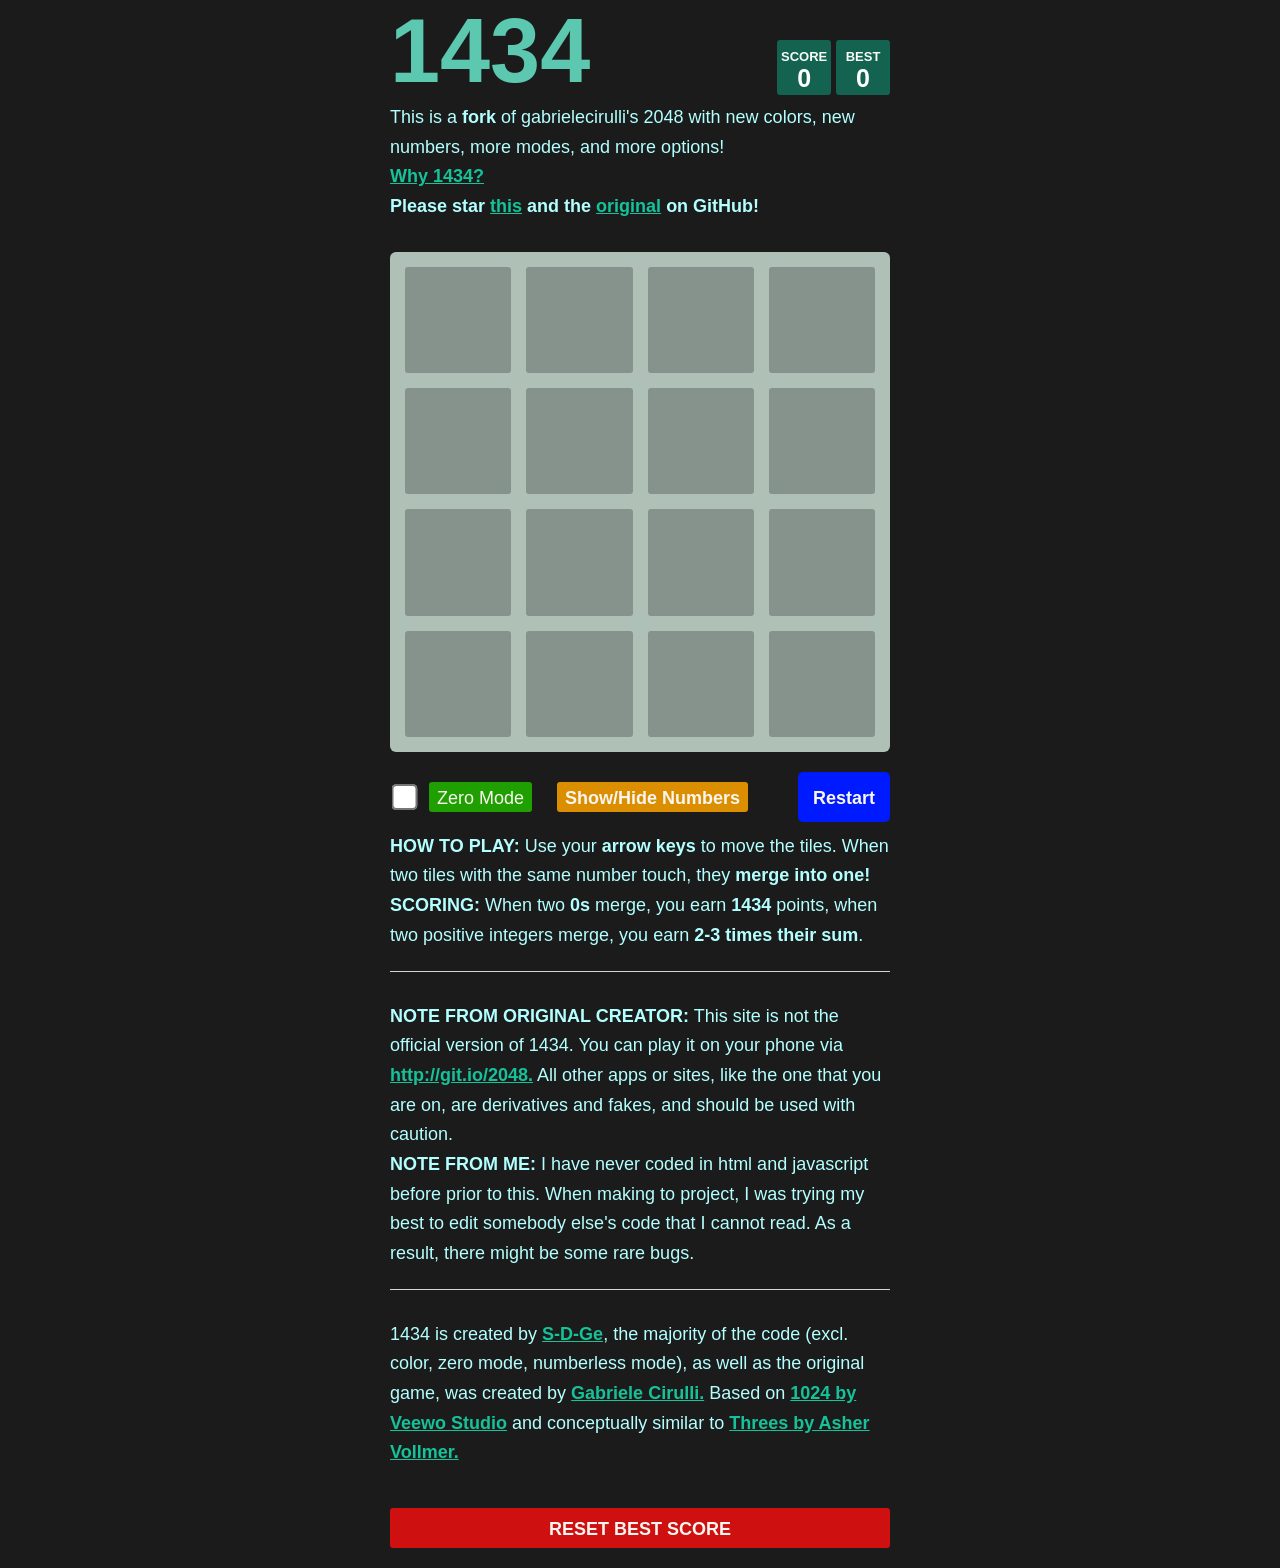
==== commit 5ad7f3a8: "update explanation" ====
--- a/index.html
+++ b/index.html
@@ -23,7 +23,13 @@
     </div>
 
     <div class="above-game">
-      <p style="color: #b3ffff"> This is a <strong>fork</strong> of gabrielecirulli's 2048 with new colors, new numbers, more modes, and more options! <br><strong>Please star <a href="https://github.com/DenialRiver8810/1434">this</a> and the <a href="https://github.com/gabrielecirulli/2048">original</a> on GitHub!</strong></p>
+      <p style="color: #b3ffff"> This is a <strong>fork</strong> of gabrielecirulli's 2048 with new colors,
+        new numbers, more modes, and more options! 
+        <br>
+        <a href="https://denialriver1434.github.io/1434/Explanation">Why 1434?</a>
+        <br>
+        <strong>Please star <a href="https://github.com/DenialRiver8810/1434">this</a>
+          and the <a href="https://github.com/gabrielecirulli/2048">original</a> on GitHub!</strong></p>
     </div>
 
     <div class="game-container">
@@ -72,20 +78,30 @@
     <a class="hidenum">Show/Hide Numbers</a>
     <a class="restart-button">Restart</a>
     <p class="game-explanation">
-      <strong class="important">How to play:</strong> Use your <strong>arrow keys</strong> to move the tiles. When two tiles with the same number touch, they <strong>merge into one!</strong>
-      <strong class="important">Scoring:</strong> When two <strong>0s</strong> merge, you earn <strong>1434</strong> points, when two positive integers merge, you earn <strong>2-3 times their sum</strong>.
+      <strong class="important">How to play:</strong> Use your <strong>arrow keys</strong> 
+      to move the tiles. When two tiles with the same number touch, they <strong>merge into one!
+      </strong>
+      <strong class="important">Scoring:</strong> When two <strong>0s</strong> merge, you earn
+      <strong>1434</strong> points, when two positive integers merge, you earn <strong>2-3 times their sum</strong>.
     </p>
     <hr>
     <p>
-    <strong class="important">Note from original creator:</strong> This site is not the official version of 1434. You can play it on your phone via <a href="http://git.io/2048">http://git.io/2048.</a> All other apps or sites, like the one that you are on, are derivatives and fakes, and should be used with caution.
+    <strong class="important">Note from original creator:</strong> This site is not the official version of 1434. 
+    You can play it on your phone via <a href="http://git.io/2048">http://git.io/2048.</a> 
+    All other apps or sites, like the one that you are on, are derivatives and fakes, and should be used with caution.
     <br>
-    <strong class="important">Note from me:</strong>  I have never coded in html and javascript before. When making to project, I was trying my best to edit somebody else's code that I cannot read. As a result, there might be some rare bugs.
+    <strong class="important">Note from me:</strong>  I have never coded in html and javascript before prior to this. When making
+    to project, I was trying my best to edit somebody else's code that I cannot read. As a result, there might be some rare bugs.
     </p>
     <hr>
     <p>
-    1434 is created by <a href="https://github.com/S-D-Ge/" target="_blank">S-D-Ge</a>, the majority of the code (excl. color, zero mode, numberless mode), as well as the original game, was created by <a href="http://gabrielecirulli.com" target="_blank">Gabriele Cirulli.</a> Based on <a href="https://itunes.apple.com/us/app/1024!/id823499224" target="_blank">1024 by Veewo Studio</a> and conceptually similar to <a href="http://asherv.com/threes/" target="_blank">Threes by Asher Vollmer.</a>
+    1434 is created by <a href="https://github.com/S-D-Ge/" target="_blank">S-D-Ge</a>, the majority of the code 
+    (excl. color, zero mode, numberless mode), as well as the original game, was created by 
+    <a href="http://gabrielecirulli.com" target="_blank">Gabriele Cirulli.</a> Based on 
+    <a href="https://itunes.apple.com/us/app/1024!/id823499224" target="_blank">1024 by Veewo Studio</a> and 
+    conceptually similar to <a href="http://asherv.com/threes/" target="_blank">Threes by Asher Vollmer.</a>
     </p>
-    <a class="best-reset-button">RESET BEST SCORE (no confirmation, no undo)</a>
+    <a class="best-reset-button">RESET BEST SCORE</a>
   </div>
 
   <script src="js/bind_polyfill.js"></script>
